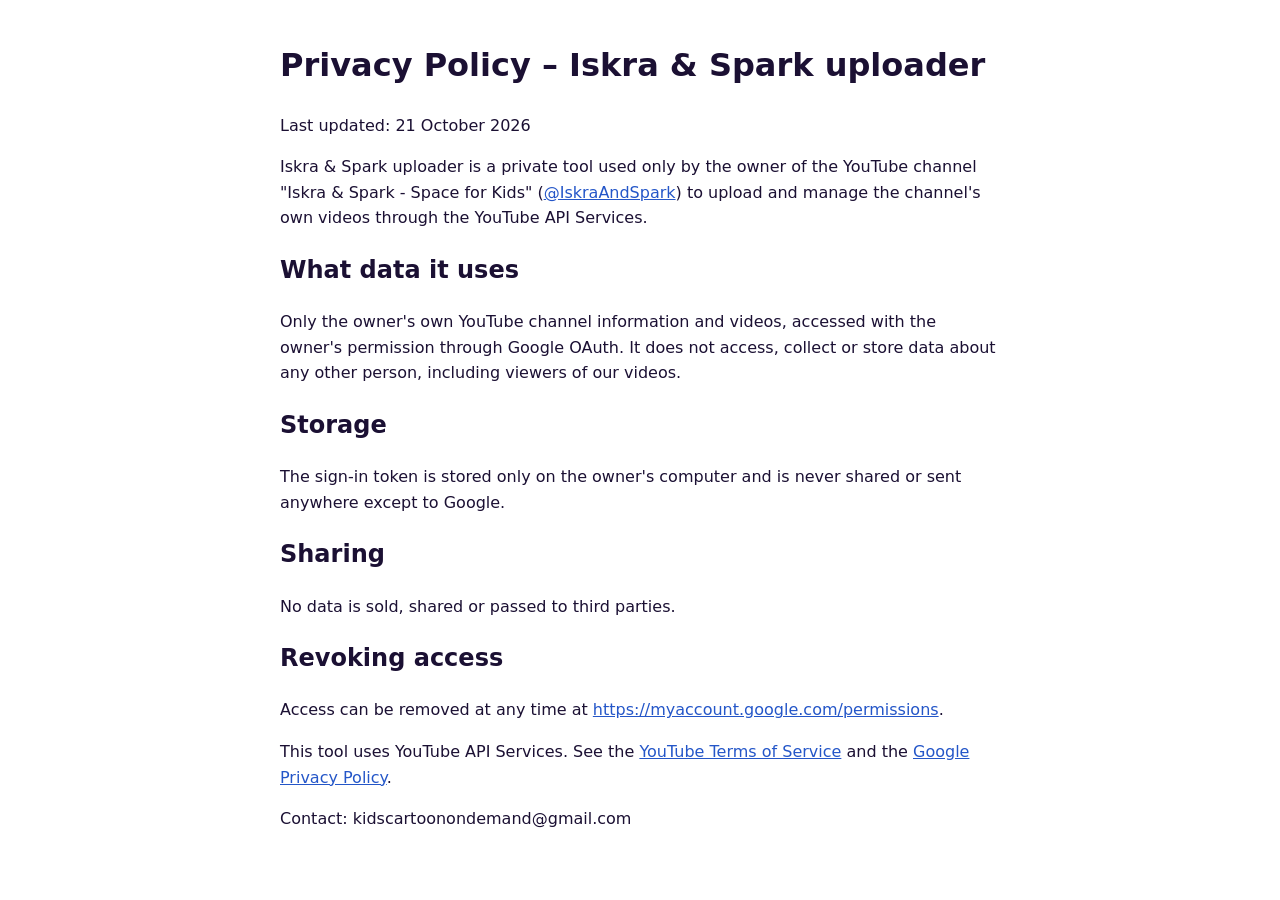
==== privacy.html @ 28dff7ee "Privacy policy for the Iskra & Spark YouTube uploader Co-Authored-By: Claude Opus 5.5 <noreply@anthr" ====
<!doctype html>
<html lang="en"><head><meta charset="utf-8"><meta name="viewport" content="width=device-width, initial-scale=1">
<title>Privacy Policy – Iskra &amp; Spark uploader</title>
<style>body{font-family:system-ui,sans-serif;max-width:720px;margin:40px auto;padding:0 16px;line-height:1.6;color:#1b1033}a{color:#2456c8}</style></head>
<body>
<h1>Privacy Policy – Iskra &amp; Spark uploader</h1>
<p>Last updated: 21 October 2026</p>
<p>Iskra &amp; Spark uploader is a private tool used only by the owner of the YouTube channel "Iskra &amp; Spark - Space for Kids" (<a href="https://www.youtube.com/@IskraAndSpark">@IskraAndSpark</a>) to upload and manage the channel's own videos through the YouTube API Services.</p>
<h2>What data it uses</h2>
<p>Only the owner's own YouTube channel information and videos, accessed with the owner's permission through Google OAuth. It does not access, collect or store data about any other person, including viewers of our videos.</p>
<h2>Storage</h2>
<p>The sign-in token is stored only on the owner's computer and is never shared or sent anywhere except to Google.</p>
<h2>Sharing</h2>
<p>No data is sold, shared or passed to third parties.</p>
<h2>Revoking access</h2>
<p>Access can be removed at any time at <a href="https://myaccount.google.com/permissions">https://myaccount.google.com/permissions</a>.</p>
<p>This tool uses YouTube API Services. See the <a href="https://www.youtube.com/t/terms">YouTube Terms of Service</a> and the <a href="https://policies.google.com/privacy">Google Privacy Policy</a>.</p>
<p>Contact: kidscartoonondemand@gmail.com</p>
</body></html>
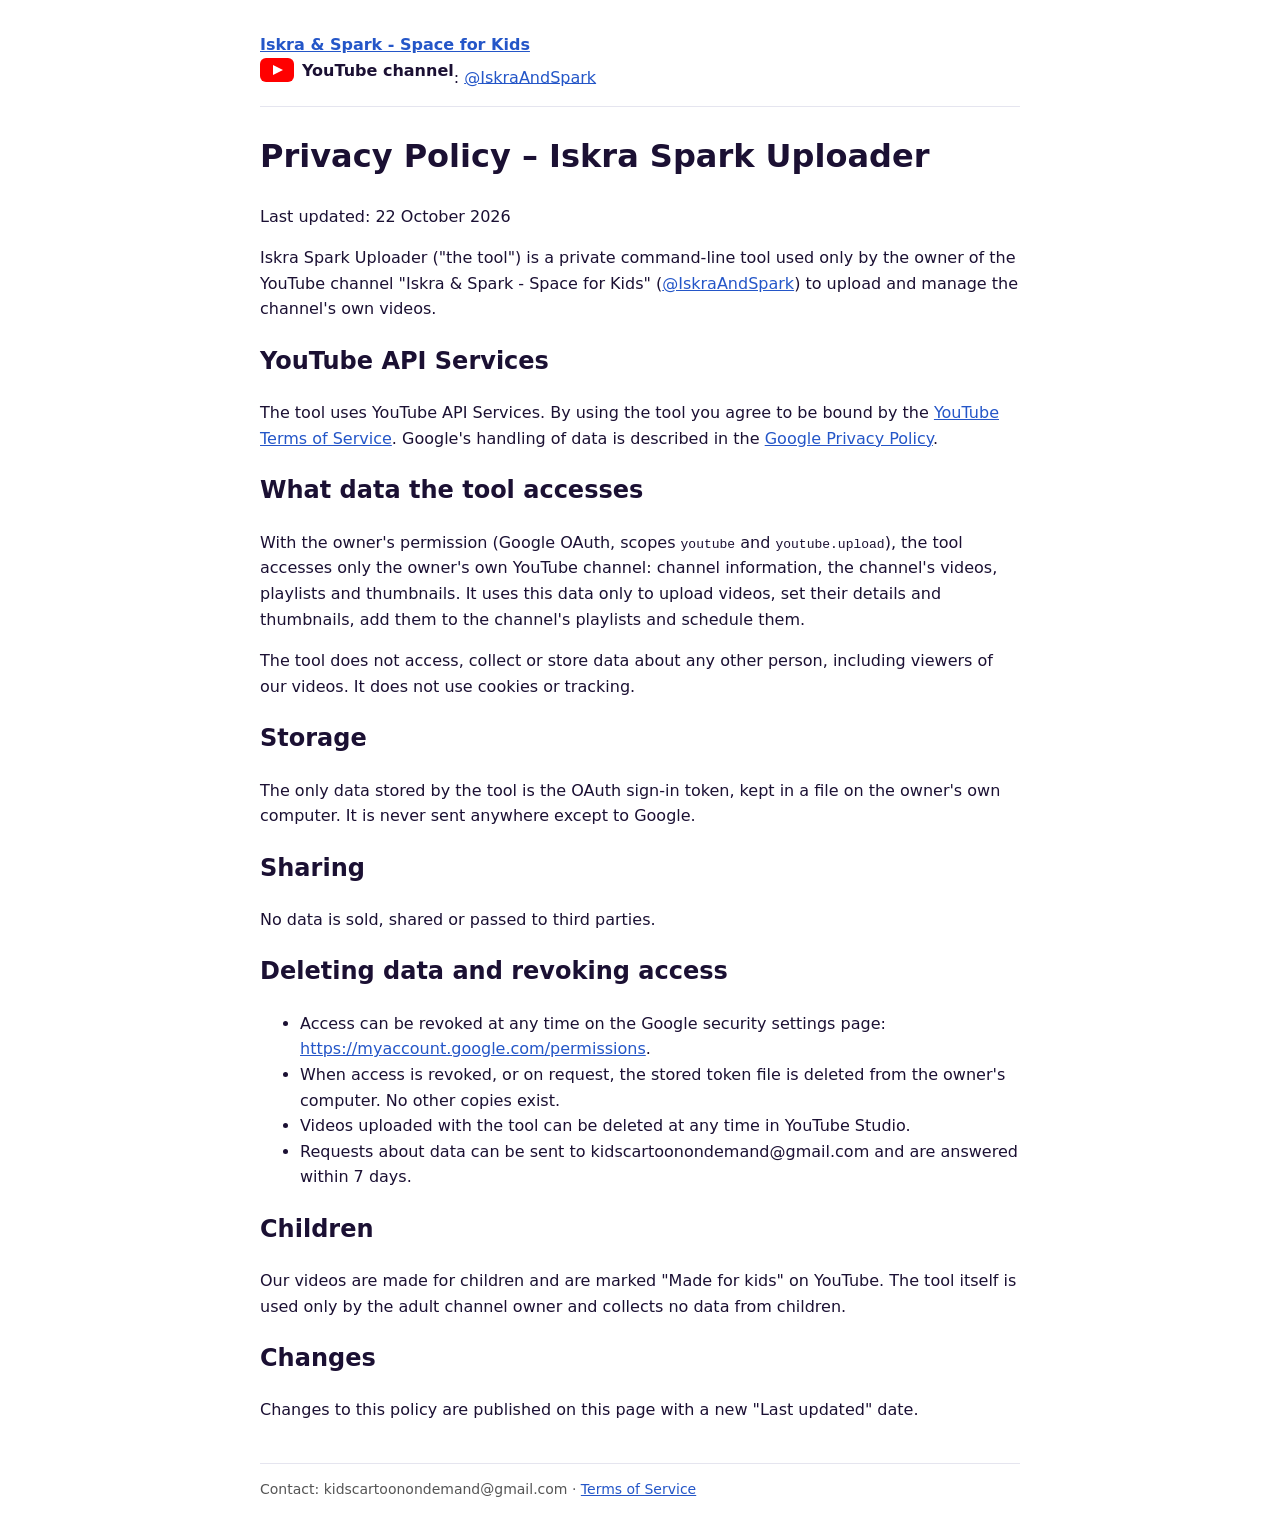
==== commit b04bd6ff: "Add Terms of Service, YouTube and data-deletion sections Co-Authored-By: Claude Opus 5.5 <noreply@an" ====
--- a/privacy.html
+++ b/privacy.html
@@ -1,19 +1,30 @@
 <!doctype html>
 <html lang="en"><head><meta charset="utf-8"><meta name="viewport" content="width=device-width, initial-scale=1">
-<title>Privacy Policy – Iskra &amp; Spark uploader</title>
-<style>body{font-family:system-ui,sans-serif;max-width:720px;margin:40px auto;padding:0 16px;line-height:1.6;color:#1b1033}a{color:#2456c8}</style></head>
+<title>Privacy Policy – Iskra Spark Uploader</title><link rel="stylesheet" href="style.css"></head>
 <body>
-<h1>Privacy Policy – Iskra &amp; Spark uploader</h1>
-<p>Last updated: 21 October 2026</p>
-<p>Iskra &amp; Spark uploader is a private tool used only by the owner of the YouTube channel "Iskra &amp; Spark - Space for Kids" (<a href="https://www.youtube.com/@IskraAndSpark">@IskraAndSpark</a>) to upload and manage the channel's own videos through the YouTube API Services.</p>
-<h2>What data it uses</h2>
-<p>Only the owner's own YouTube channel information and videos, accessed with the owner's permission through Google OAuth. It does not access, collect or store data about any other person, including viewers of our videos.</p>
+<header><div><a href="index.html"><strong>Iskra &amp; Spark - Space for Kids</strong></a><br><span class="yt"><svg viewBox="0 0 34 24" aria-hidden="true"><rect width="34" height="24" rx="6" fill="#FF0000"/><path d="M13 7l10 5-10 5z" fill="#fff"/></svg>YouTube channel</span>: <a href="https://www.youtube.com/@IskraAndSpark">@IskraAndSpark</a></div></header>
+<h1>Privacy Policy – Iskra Spark Uploader</h1>
+<p>Last updated: 22 October 2026</p>
+<p>Iskra Spark Uploader ("the tool") is a private command-line tool used only by the owner of the YouTube channel "Iskra &amp; Spark - Space for Kids" (<a href="https://www.youtube.com/@IskraAndSpark">@IskraAndSpark</a>) to upload and manage the channel's own videos.</p>
+<h2>YouTube API Services</h2>
+<p>The tool uses YouTube API Services. By using the tool you agree to be bound by the <a href="https://www.youtube.com/t/terms">YouTube Terms of Service</a>. Google's handling of data is described in the <a href="https://policies.google.com/privacy">Google Privacy Policy</a>.</p>
+<h2>What data the tool accesses</h2>
+<p>With the owner's permission (Google OAuth, scopes <code>youtube</code> and <code>youtube.upload</code>), the tool accesses only the owner's own YouTube channel: channel information, the channel's videos, playlists and thumbnails. It uses this data only to upload videos, set their details and thumbnails, add them to the channel's playlists and schedule them.</p>
+<p>The tool does not access, collect or store data about any other person, including viewers of our videos. It does not use cookies or tracking.</p>
 <h2>Storage</h2>
-<p>The sign-in token is stored only on the owner's computer and is never shared or sent anywhere except to Google.</p>
+<p>The only data stored by the tool is the OAuth sign-in token, kept in a file on the owner's own computer. It is never sent anywhere except to Google.</p>
 <h2>Sharing</h2>
 <p>No data is sold, shared or passed to third parties.</p>
-<h2>Revoking access</h2>
-<p>Access can be removed at any time at <a href="https://myaccount.google.com/permissions">https://myaccount.google.com/permissions</a>.</p>
-<p>This tool uses YouTube API Services. See the <a href="https://www.youtube.com/t/terms">YouTube Terms of Service</a> and the <a href="https://policies.google.com/privacy">Google Privacy Policy</a>.</p>
-<p>Contact: kidscartoonondemand@gmail.com</p>
+<h2>Deleting data and revoking access</h2>
+<ul>
+<li>Access can be revoked at any time on the Google security settings page: <a href="https://myaccount.google.com/permissions">https://myaccount.google.com/permissions</a>.</li>
+<li>When access is revoked, or on request, the stored token file is deleted from the owner's computer. No other copies exist.</li>
+<li>Videos uploaded with the tool can be deleted at any time in YouTube Studio.</li>
+<li>Requests about data can be sent to kidscartoonondemand@gmail.com and are answered within 7 days.</li>
+</ul>
+<h2>Children</h2>
+<p>Our videos are made for children and are marked "Made for kids" on YouTube. The tool itself is used only by the adult channel owner and collects no data from children.</p>
+<h2>Changes</h2>
+<p>Changes to this policy are published on this page with a new "Last updated" date.</p>
+<footer>Contact: kidscartoonondemand@gmail.com · <a href="terms.html">Terms of Service</a></footer>
 </body></html>
--- a/style.css
+++ b/style.css
@@ -0,0 +1,7 @@
+body{font-family:system-ui,-apple-system,sans-serif;max-width:760px;margin:0 auto;padding:32px 16px;line-height:1.6;color:#1b1033;background:#fff}
+a{color:#2456c8}
+header{display:flex;align-items:center;gap:14px;border-bottom:1px solid #e5e5ef;padding-bottom:16px;margin-bottom:24px}
+.yt{display:inline-flex;align-items:center;gap:8px;font-weight:700}
+.yt svg{width:34px;height:24px}
+nav a{margin-right:18px}
+footer{margin-top:40px;border-top:1px solid #e5e5ef;padding-top:14px;font-size:14px;color:#555}
